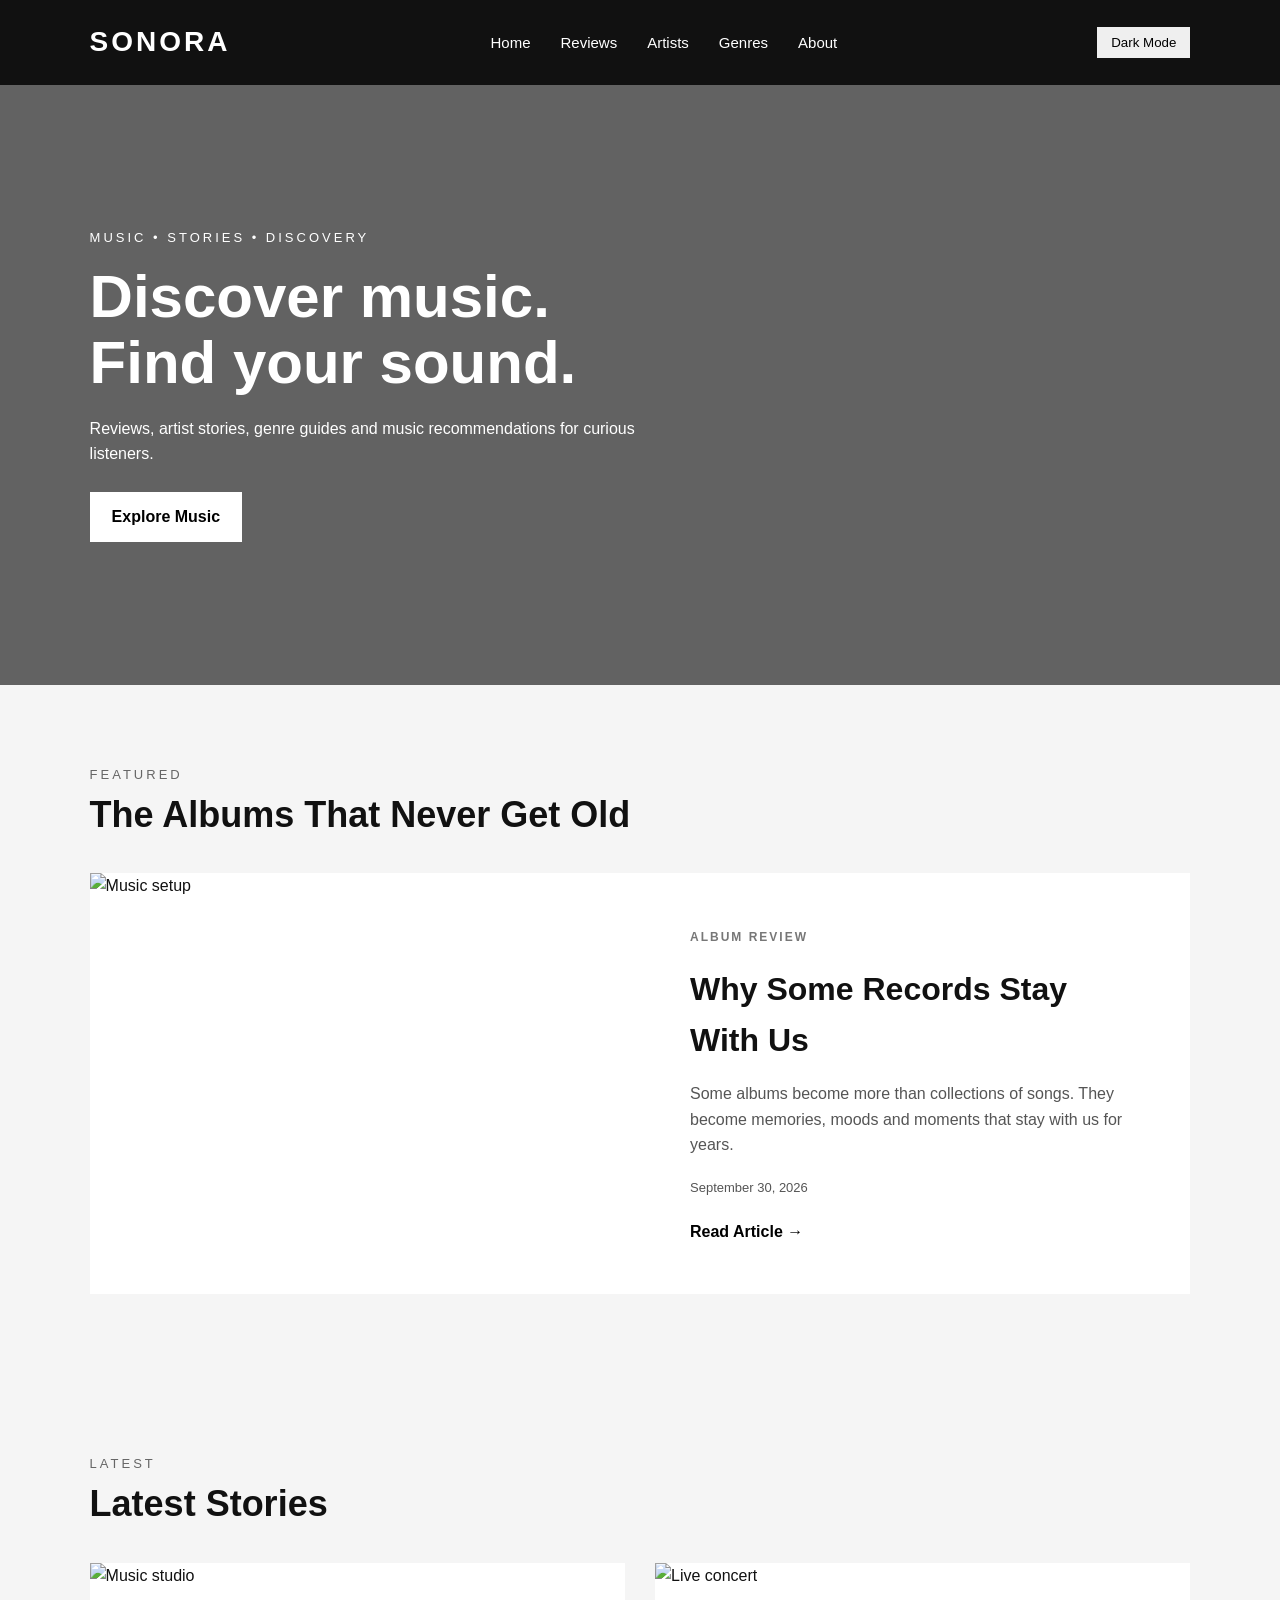
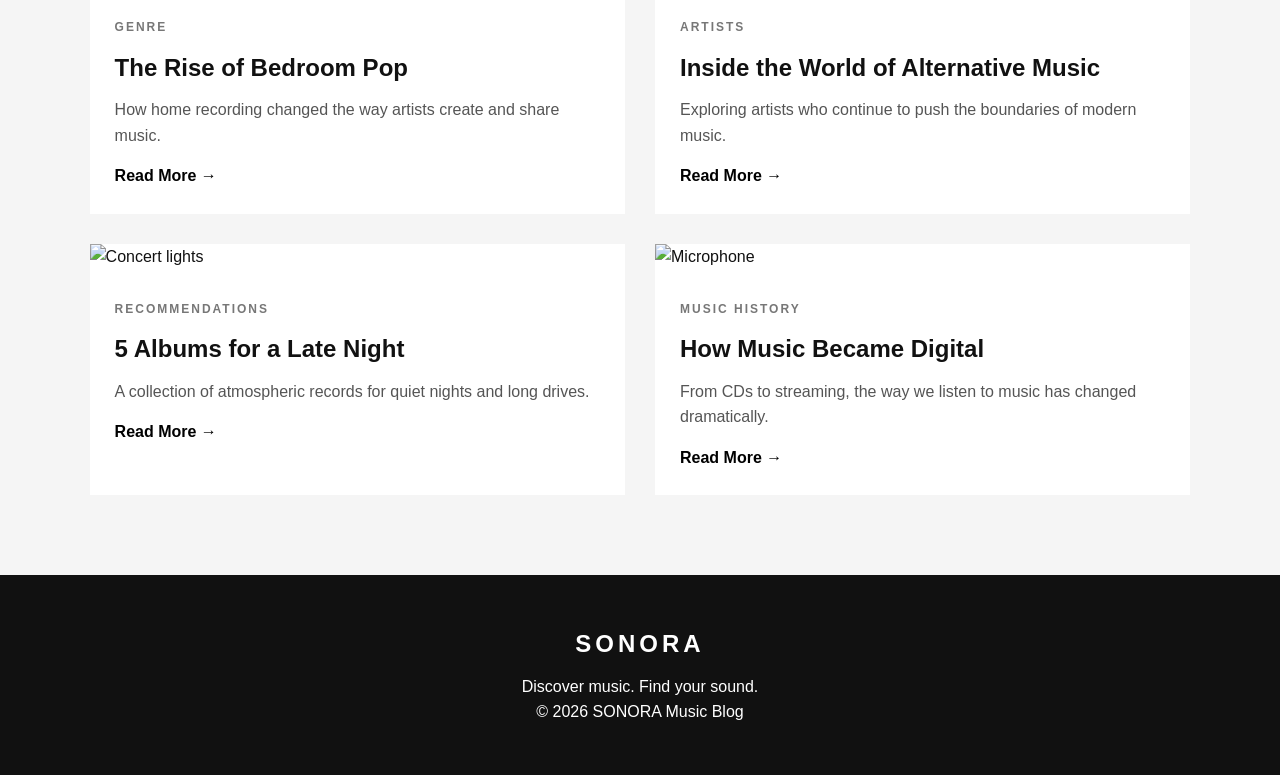
==== index.html @ bd165208 "Initial SONORA website" ====
<!DOCTYPE html>
<html lang="en">
<head>
    <meta charset="UTF-8">
    <meta name="viewport" content="width=device-width, initial-scale=1.0">
    <title>SONORA - Music Blog</title>

    <link rel="stylesheet" href="style.css">
</head>

<body>

    <!-- Navigation -->
    <header>
        <nav class="navbar">
            <div class="logo">SONORA</div>

            <ul class="nav-links">
                <li><a href="index.html">Home</a></li>
                <li><a href="#">Reviews</a></li>
                <li><a href="#">Artists</a></li>
                <li><a href="#">Genres</a></li>
                <li><a href="#">About</a></li>
            </ul>

            <button id="themeButton">Dark Mode</button>
        </nav>
    </header>


    <!-- Hero Section -->
    <section class="hero">

        <div class="hero-text">
            <p class="small-title">MUSIC • STORIES • DISCOVERY</p>

            <h1>Discover music.<br>Find your sound.</h1>

            <p>
                Reviews, artist stories, genre guides and music
                recommendations for curious listeners.
            </p>

            <a href="#latest" class="hero-button">Explore Music</a>
        </div>

    </section>


    <!-- Featured Article -->
    <section class="featured">

        <div class="section-title">
            <p>FEATURED</p>
            <h2>The Albums That Never Get Old</h2>
        </div>

        <div class="featured-box">

            <div class="featured-image">
                <img
                    src="https://images.unsplash.com/photo-1524368535928-5b5e00ddc76b?auto=format&fit=crop&w=1000&q=80"
                    alt="Music setup">
            </div>

            <div class="featured-content">

                <span class="category">ALBUM REVIEW</span>

                <h3>Why Some Records Stay With Us</h3>

                <p>
                    Some albums become more than collections of songs.
                    They become memories, moods and moments that stay
                    with us for years.
                </p>

                <p class="date">September 30, 2026</p>

                <a href="#" class="read-more">Read Article →</a>

            </div>

        </div>

    </section>


    <!-- Latest Posts -->
    <section class="latest" id="latest">

        <div class="section-title">
            <p>LATEST</p>
            <h2>Latest Stories</h2>
        </div>

        <div class="post-grid">

            <article class="post-card">

                <img
                    src="https://images.unsplash.com/photo-1511379938547-c1f69419868d?auto=format&fit=crop&w=800&q=80"
                    alt="Music studio">

                <div class="post-content">
                    <span class="category">GENRE</span>

                    <h3>The Rise of Bedroom Pop</h3>

                    <p>
                        How home recording changed the way
                        artists create and share music.
                    </p>

                    <a href="#">Read More →</a>
                </div>

            </article>


            <article class="post-card">

                <img
                    src="https://images.unsplash.com/photo-1506157786151-b8491531f063?auto=format&fit=crop&w=800&q=80"
                    alt="Live concert">

                <div class="post-content">
                    <span class="category">ARTISTS</span>

                    <h3>Inside the World of Alternative Music</h3>

                    <p>
                        Exploring artists who continue to push
                        the boundaries of modern music.
                    </p>

                    <a href="#">Read More →</a>
                </div>

            </article>


            <article class="post-card">

                <img
                    src="https://images.unsplash.com/photo-1492684223066-81342ee5ff30?auto=format&fit=crop&w=800&q=80"
                    alt="Concert lights">

                <div class="post-content">
                    <span class="category">RECOMMENDATIONS</span>

                    <h3>5 Albums for a Late Night</h3>

                    <p>
                        A collection of atmospheric records
                        for quiet nights and long drives.
                    </p>

                    <a href="#">Read More →</a>
                </div>

            </article>


            <article class="post-card">

                <img
                    src="https://images.unsplash.com/photo-1516280440614-37939bbacd81?auto=format&fit=crop&w=800&q=80"
                    alt="Microphone">

                <div class="post-content">
                    <span class="category">MUSIC HISTORY</span>

                    <h3>How Music Became Digital</h3>

                    <p>
                        From CDs to streaming, the way we
                        listen to music has changed dramatically.
                    </p>

                    <a href="#">Read More →</a>
                </div>

            </article>

        </div>

    </section>


    <!-- Footer -->
    <footer>
        <h2>SONORA</h2>
        <p>Discover music. Find your sound.</p>
        <p>© 2026 SONORA Music Blog</p>
    </footer>

</body>
</html>
---- style.css ----
* {
    margin: 0;
    padding: 0;
    box-sizing: border-box;
}

html {
    scroll-behavior: smooth;
}

body {
    font-family: Arial, sans-serif;
    background-color: #f5f5f5;
    color: #111;
    line-height: 1.6;
}

/* Navigation */

.navbar {
    display: flex;
    justify-content: space-between;
    align-items: center;

    padding: 20px 7%;

    background-color: #111;
    color: white;
}

.logo {
    font-size: 28px;
    font-weight: bold;
    letter-spacing: 3px;
}

.nav-links {
    display: flex;
    gap: 30px;
    list-style: none;
}

.nav-links a {
    color: white;
    text-decoration: none;
    font-size: 15px;
}

.nav-links a:hover {
    text-decoration: underline;
}

#themeButton {
    padding: 8px 14px;
    border: none;
    cursor: pointer;
}


/* Hero */

.hero {
    min-height: 600px;

    display: flex;
    align-items: center;

    padding: 80px 7%;

    background-image:
        linear-gradient(rgba(0, 0, 0, 0.6), rgba(0, 0, 0, 0.6)),
        url("https://images.unsplash.com/photo-1516280440614-37939bbacd81?auto=format&fit=crop&w=1600&q=80");

    background-size: cover;
    background-position: center;

    color: white;
}

.hero-text {
    max-width: 650px;
}

.small-title {
    font-size: 13px;
    letter-spacing: 3px;
    margin-bottom: 15px;
}

.hero h1 {
    font-size: 60px;
    line-height: 1.1;
    margin-bottom: 20px;
}

.hero-text p {
    max-width: 550px;
}

.hero-button {
    display: inline-block;

    margin-top: 25px;
    padding: 12px 22px;

    background-color: white;
    color: black;

    text-decoration: none;
    font-weight: bold;
}


/* Common Section */

.featured,
.latest {
    padding: 80px 7%;
}

.section-title p {
    font-size: 13px;
    letter-spacing: 3px;
    color: #666;
}

.section-title h2 {
    font-size: 36px;
    margin-bottom: 30px;
}


/* Featured */

.featured-box {
    display: grid;
    grid-template-columns: 1fr 1fr;
    background-color: white;
}

.featured-image img {
    width: 100%;
    height: 100%;
    object-fit: cover;
}

.featured-content {
    padding: 50px;
}

.category {
    font-size: 12px;
    letter-spacing: 2px;
    color: #777;
    font-weight: bold;
}

.featured-content h3 {
    font-size: 32px;
    margin: 15px 0;
}

.featured-content p {
    color: #555;
}

.date {
    margin-top: 20px;
    font-size: 13px;
}

.read-more {
    display: inline-block;
    margin-top: 20px;

    color: black;
    font-weight: bold;
    text-decoration: none;
}


/* Post Cards */

.post-grid {
    display: grid;

    grid-template-columns: repeat(2, 1fr);

    gap: 30px;
}

.post-card {
    background-color: white;
}

.post-card img {
    width: 100%;
    height: 280px;
    object-fit: cover;
}

.post-content {
    padding: 25px;
}

.post-content h3 {
    font-size: 24px;
    margin: 10px 0;
}

.post-content p {
    color: #555;
}

.post-content a {
    display: inline-block;
    margin-top: 15px;

    color: black;
    font-weight: bold;
    text-decoration: none;
}


/* Footer */

footer {
    padding: 50px 7%;

    background-color: #111;
    color: white;

    text-align: center;
}

footer h2 {
    letter-spacing: 4px;
    margin-bottom: 10px;
}


/* Responsive */

@media (max-width: 768px) {

    .navbar {
        flex-direction: column;
        gap: 15px;
    }

    .nav-links {
        flex-wrap: wrap;
        justify-content: center;
        gap: 15px;
    }

    .hero {
        min-height: 500px;
    }

    .hero h1 {
        font-size: 42px;
    }

    .featured-box {
        grid-template-columns: 1fr;
    }

    .post-grid {
        grid-template-columns: 1fr;
    }

}
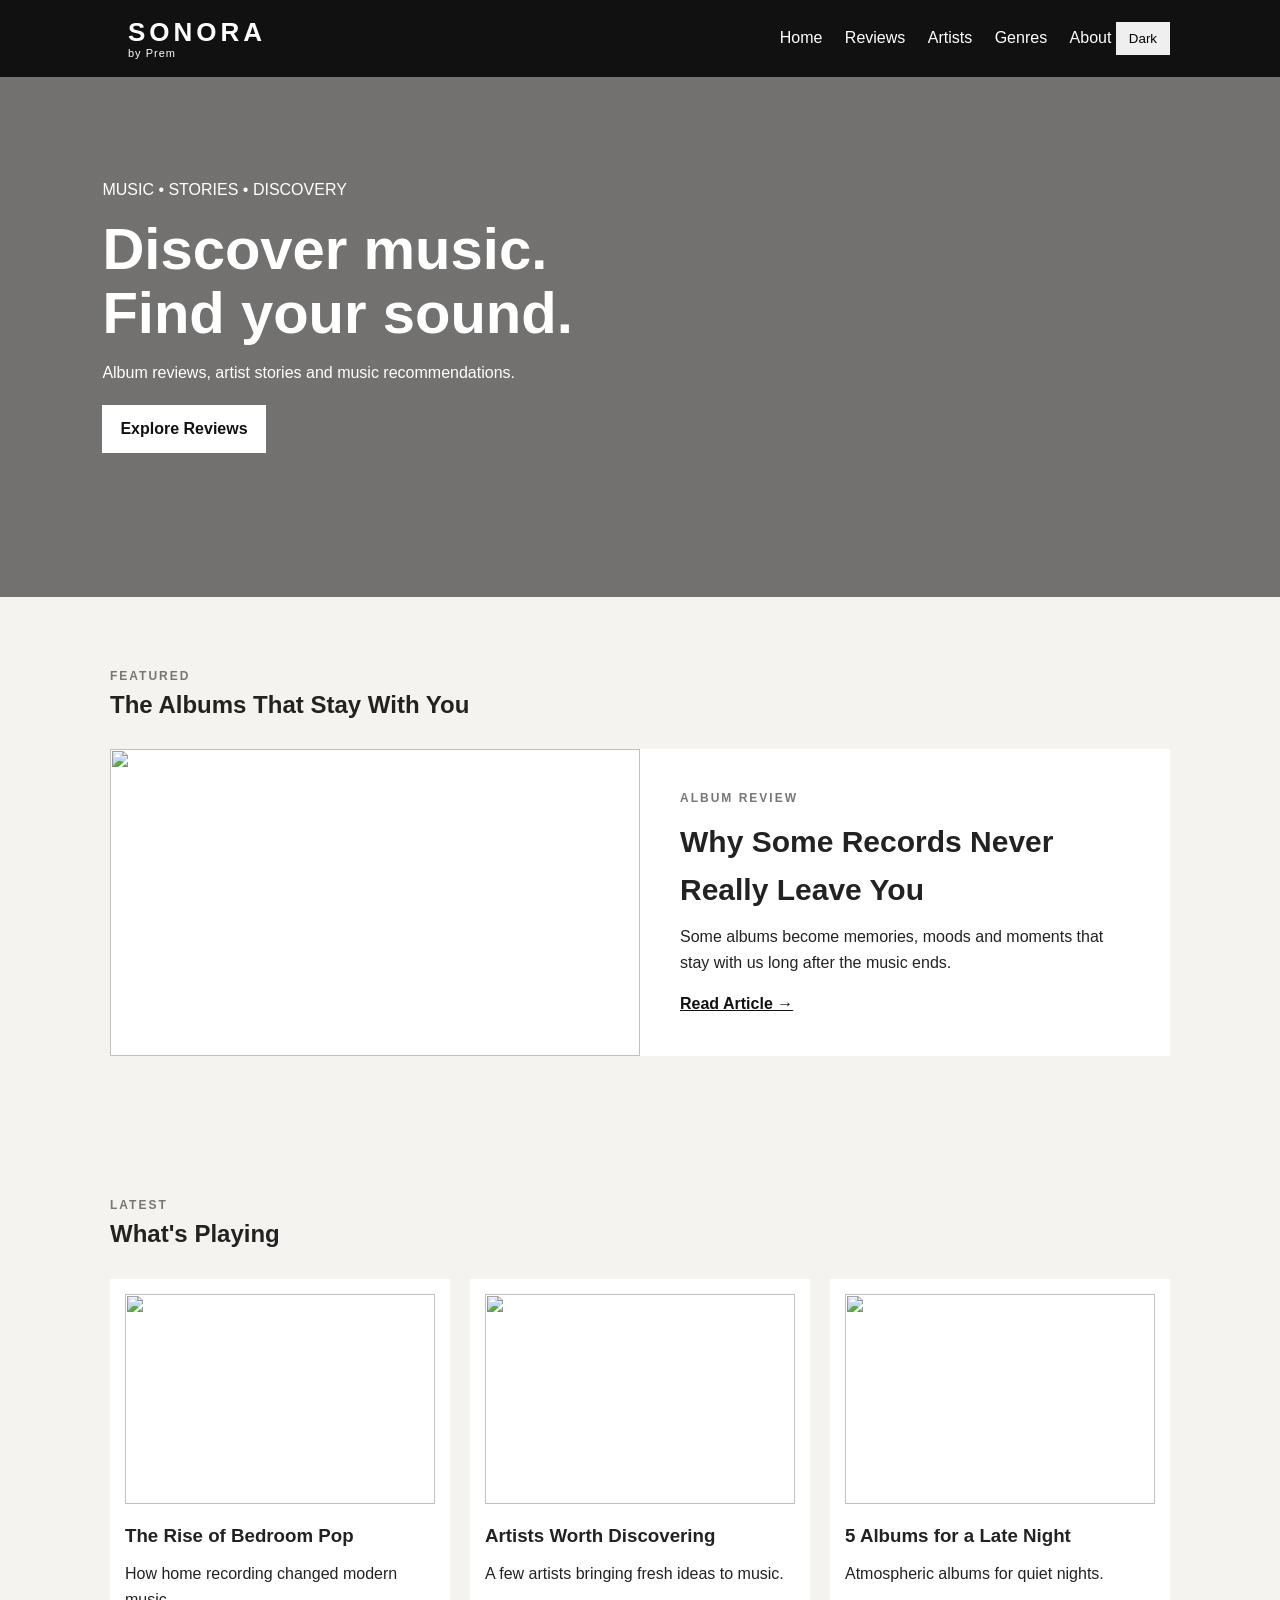
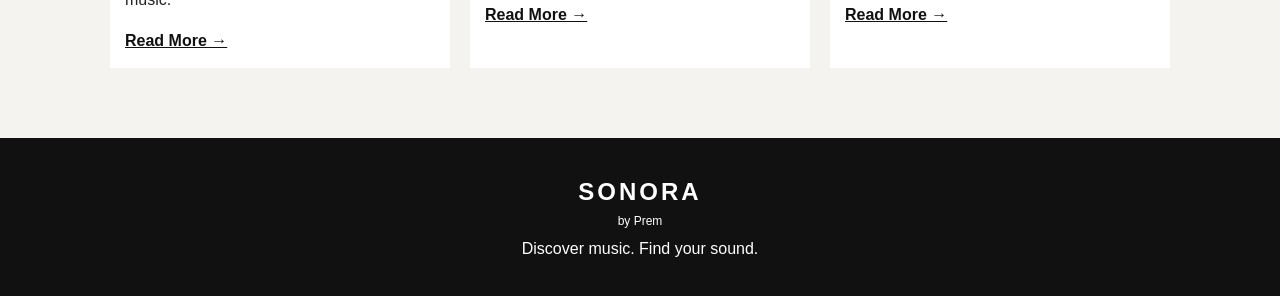
==== commit dc312680: "Updated SONORA branding" ====
--- a/index.html
+++ b/index.html
@@ -1,199 +1,87 @@
 <!DOCTYPE html>
-<html lang="en">
+<html>
 <head>
-    <meta charset="UTF-8">
-    <meta name="viewport" content="width=device-width, initial-scale=1.0">
     <title>SONORA - Music Blog</title>
-
     <link rel="stylesheet" href="style.css">
 </head>
-
 <body>
 
-    <!-- Navigation -->
-    <header>
-        <nav class="navbar">
-            <div class="logo">SONORA</div>
+<header>
+    <div class="nav">
+        <a href="index.html" class="logo"><span>SONORA</span><span class="logo-by">by Prem</span></a>
+        <div>
+            <a href="index.html">Home</a>
+            <a href="reviews.html">Reviews</a>
+            <a href="artists.html">Artists</a>
+            <a href="genres.html">Genres</a>
+            <a href="about.html">About</a>
+            <button id="themeButton">Dark</button>
+        </div>
+    </div>
+</header>
 
-            <ul class="nav-links">
-                <li><a href="index.html">Home</a></li>
-                <li><a href="#">Reviews</a></li>
-                <li><a href="#">Artists</a></li>
-                <li><a href="#">Genres</a></li>
-                <li><a href="#">About</a></li>
-            </ul>
+<section class="hero">
+    <p> MUSIC • STORIES • DISCOVERY </p>
+    <h1>Discover music.<br>Find your sound.</h1>
+    <p>Album reviews, artist stories and music recommendations.</p>
+    <a href="reviews.html" class="button">Explore Reviews</a>
+</section>
 
-            <button id="themeButton">Dark Mode</button>
-        </nav>
-    </header>
+<section class="section">
+    <p class="label">FEATURED</p>
+    <h2>The Albums That Stay With You</h2>
 
+    <div class="featured">
+        <img src="https://images.unsplash.com/photo-1493225457124-a3eb161ffa5f?auto=format&fit=crop&w=900&q=80">
 
-    <!-- Hero Section -->
-    <section class="hero">
+        <div>
+            <p class="label">ALBUM REVIEW</p>
+            <h3>Why Some Records Never Really Leave You</h3>
+            <p>
+                Some albums become memories, moods and moments
+                that stay with us long after the music ends.
+            </p>
+            <a href="reviews.html">Read Article →</a>
+        </div>
+    </div>
+</section>
 
-        <div class="hero-text">
-            <p class="small-title">MUSIC • STORIES • DISCOVERY</p>
+<section class="section">
+    <p class="label">LATEST</p>
+    <h2>What's Playing</h2>
 
-            <h1>Discover music.<br>Find your sound.</h1>
+    <div class="cards">
 
-            <p>
-                Reviews, artist stories, genre guides and music
-                recommendations for curious listeners.
-            </p>
-
-            <a href="#latest" class="hero-button">Explore Music</a>
+        <div class="card">
+            <img src="https://images.unsplash.com/photo-1511379938547-c1f69419868d?auto=format&fit=crop&w=600&q=80">
+            <h3>The Rise of Bedroom Pop</h3>
+            <p>How home recording changed modern music.</p>
+            <a href="genres.html">Read More →</a>
         </div>
 
-    </section>
-
-
-    <!-- Featured Article -->
-    <section class="featured">
-
-        <div class="section-title">
-            <p>FEATURED</p>
-            <h2>The Albums That Never Get Old</h2>
+        <div class="card">
+            <img src="https://images.unsplash.com/photo-1506157786151-b8491531f063?auto=format&fit=crop&w=600&q=80">
+            <h3>Artists Worth Discovering</h3>
+            <p>A few artists bringing fresh ideas to music.</p>
+            <a href="artists.html">Read More →</a>
         </div>
 
-        <div class="featured-box">
-
-            <div class="featured-image">
-                <img
-                    src="https://images.unsplash.com/photo-1524368535928-5b5e00ddc76b?auto=format&fit=crop&w=1000&q=80"
-                    alt="Music setup">
-            </div>
-
-            <div class="featured-content">
-
-                <span class="category">ALBUM REVIEW</span>
-
-                <h3>Why Some Records Stay With Us</h3>
-
-                <p>
-                    Some albums become more than collections of songs.
-                    They become memories, moods and moments that stay
-                    with us for years.
-                </p>
-
-                <p class="date">September 30, 2026</p>
-
-                <a href="#" class="read-more">Read Article →</a>
-
-            </div>
-
+        <div class="card">
+            <img src="https://images.unsplash.com/photo-1516280440614-37939bbacd81?auto=format&fit=crop&w=600&q=80">
+            <h3>5 Albums for a Late Night</h3>
+            <p>Atmospheric albums for quiet nights.</p>
+            <a href="reviews.html">Read More →</a>
         </div>
 
-    </section>
+    </div>
+</section>
 
+<footer>
+    <h2>SONORA</h2>
+    <p class="footer-by">by Prem</p>
+    <p>Discover music. Find your sound.</p>
+</footer>
 
-    <!-- Latest Posts -->
-    <section class="latest" id="latest">
-
-        <div class="section-title">
-            <p>LATEST</p>
-            <h2>Latest Stories</h2>
-        </div>
-
-        <div class="post-grid">
-
-            <article class="post-card">
-
-                <img
-                    src="https://images.unsplash.com/photo-1511379938547-c1f69419868d?auto=format&fit=crop&w=800&q=80"
-                    alt="Music studio">
-
-                <div class="post-content">
-                    <span class="category">GENRE</span>
-
-                    <h3>The Rise of Bedroom Pop</h3>
-
-                    <p>
-                        How home recording changed the way
-                        artists create and share music.
-                    </p>
-
-                    <a href="#">Read More →</a>
-                </div>
-
-            </article>
-
-
-            <article class="post-card">
-
-                <img
-                    src="https://images.unsplash.com/photo-1506157786151-b8491531f063?auto=format&fit=crop&w=800&q=80"
-                    alt="Live concert">
-
-                <div class="post-content">
-                    <span class="category">ARTISTS</span>
-
-                    <h3>Inside the World of Alternative Music</h3>
-
-                    <p>
-                        Exploring artists who continue to push
-                        the boundaries of modern music.
-                    </p>
-
-                    <a href="#">Read More →</a>
-                </div>
-
-            </article>
-
-
-            <article class="post-card">
-
-                <img
-                    src="https://images.unsplash.com/photo-1492684223066-81342ee5ff30?auto=format&fit=crop&w=800&q=80"
-                    alt="Concert lights">
-
-                <div class="post-content">
-                    <span class="category">RECOMMENDATIONS</span>
-
-                    <h3>5 Albums for a Late Night</h3>
-
-                    <p>
-                        A collection of atmospheric records
-                        for quiet nights and long drives.
-                    </p>
-
-                    <a href="#">Read More →</a>
-                </div>
-
-            </article>
-
-
-            <article class="post-card">
-
-                <img
-                    src="https://images.unsplash.com/photo-1516280440614-37939bbacd81?auto=format&fit=crop&w=800&q=80"
-                    alt="Microphone">
-
-                <div class="post-content">
-                    <span class="category">MUSIC HISTORY</span>
-
-                    <h3>How Music Became Digital</h3>
-
-                    <p>
-                        From CDs to streaming, the way we
-                        listen to music has changed dramatically.
-                    </p>
-
-                    <a href="#">Read More →</a>
-                </div>
-
-            </article>
-
-        </div>
-
-    </section>
-
-
-    <!-- Footer -->
-    <footer>
-        <h2>SONORA</h2>
-        <p>Discover music. Find your sound.</p>
-        <p>© 2026 SONORA Music Blog</p>
-    </footer>
-
+<script src="script.js"></script>
 </body>
 </html>
--- a/style.css
+++ b/style.css
@@ -1,273 +1,283 @@
 * {
+    box-sizing: border-box;
     margin: 0;
     padding: 0;
-    box-sizing: border-box;
-}
-
-html {
-    scroll-behavior: smooth;
 }
 
 body {
     font-family: Arial, sans-serif;
-    background-color: #f5f5f5;
-    color: #111;
+    background: #f5f3ef;
+    color: #222;
     line-height: 1.6;
 }
 
-/* Navigation */
-
-.navbar {
+header {
+    background: #111;
+    color: white;
+}
+
+.nav {
+    max-width: 1100px;
+    margin: auto;
+    padding: 18px 20px;
+
     display: flex;
     justify-content: space-between;
     align-items: center;
-
-    padding: 20px 7%;
-
-    background-color: #111;
-    color: white;
 }
 
 .logo {
-    font-size: 28px;
-    font-weight: bold;
-    letter-spacing: 3px;
-}
-
-.nav-links {
     display: flex;
-    gap: 30px;
-    list-style: none;
-}
-
-.nav-links a {
+    flex-direction: column;
     color: white;
     text-decoration: none;
-    font-size: 15px;
-}
-
-.nav-links a:hover {
-    text-decoration: underline;
-}
-
-#themeButton {
-    padding: 8px 14px;
+    font-size: 26px;
+    font-weight: bold;
+    letter-spacing: 4px;
+    line-height: 1.1;
+}
+
+.logo-by {
+    font-size: 11px;
+    font-weight: normal;
+    letter-spacing: 1px;
+}
+
+.nav a {
+    color: white;
+    text-decoration: none;
+    margin-left: 18px;
+}
+
+.nav a:hover {
+    color: #bbb;
+}
+
+button {
+    padding: 9px 13px;
     border: none;
     cursor: pointer;
 }
 
-
-/* Hero */
-
 .hero {
-    min-height: 600px;
-
-    display: flex;
-    align-items: center;
-
-    padding: 80px 7%;
-
-    background-image:
-        linear-gradient(rgba(0, 0, 0, 0.6), rgba(0, 0, 0, 0.6)),
+    min-height: 520px;
+    padding: 100px 8%;
+    color: white;
+
+    background:
+        linear-gradient(#0008, #0008),
         url("https://images.unsplash.com/photo-1516280440614-37939bbacd81?auto=format&fit=crop&w=1600&q=80");
 
     background-size: cover;
     background-position: center;
-
-    color: white;
-}
-
-.hero-text {
-    max-width: 650px;
-}
-
-.small-title {
-    font-size: 13px;
-    letter-spacing: 3px;
-    margin-bottom: 15px;
 }
 
 .hero h1 {
-    font-size: 60px;
+    font-size: 58px;
     line-height: 1.1;
-    margin-bottom: 20px;
-}
-
-.hero-text p {
+    margin: 15px 0;
+}
+
+.hero p {
     max-width: 550px;
 }
 
-.hero-button {
+.button {
     display: inline-block;
-
-    margin-top: 25px;
-    padding: 12px 22px;
-
-    background-color: white;
-    color: black;
-
+    margin-top: 20px;
+    padding: 11px 18px;
+    background: white;
+    color: #111;
     text-decoration: none;
     font-weight: bold;
 }
 
-
-/* Common Section */
-
-.featured,
-.latest {
-    padding: 80px 7%;
-}
-
-.section-title p {
-    font-size: 13px;
-    letter-spacing: 3px;
-    color: #666;
-}
-
-.section-title h2 {
-    font-size: 36px;
-    margin-bottom: 30px;
-}
-
-
-/* Featured */
-
-.featured-box {
+.section,
+.page {
+    max-width: 1100px;
+    margin: auto;
+    padding: 70px 20px;
+}
+
+.label {
+    font-size: 12px;
+    letter-spacing: 2px;
+    color: #777;
+    font-weight: bold;
+}
+
+h1 {
+    font-size: 48px;
+    margin: 10px 0 25px;
+}
+
+h2 {
+    margin-bottom: 25px;
+}
+
+.featured {
     display: grid;
     grid-template-columns: 1fr 1fr;
-    background-color: white;
-}
-
-.featured-image img {
+    background: white;
+}
+
+.featured img {
     width: 100%;
     height: 100%;
     object-fit: cover;
 }
 
-.featured-content {
-    padding: 50px;
-}
-
-.category {
-    font-size: 12px;
-    letter-spacing: 2px;
-    color: #777;
-    font-weight: bold;
-}
-
-.featured-content h3 {
-    font-size: 32px;
-    margin: 15px 0;
-}
-
-.featured-content p {
-    color: #555;
-}
-
-.date {
-    margin-top: 20px;
-    font-size: 13px;
-}
-
-.read-more {
-    display: inline-block;
-    margin-top: 20px;
-
-    color: black;
-    font-weight: bold;
-    text-decoration: none;
-}
-
-
-/* Post Cards */
-
-.post-grid {
-    display: grid;
-
-    grid-template-columns: repeat(2, 1fr);
-
-    gap: 30px;
-}
-
-.post-card {
-    background-color: white;
-}
-
-.post-card img {
-    width: 100%;
-    height: 280px;
-    object-fit: cover;
-}
-
-.post-content {
-    padding: 25px;
-}
-
-.post-content h3 {
-    font-size: 24px;
+.featured div {
+    padding: 40px;
+}
+
+.featured h3 {
+    font-size: 30px;
     margin: 10px 0;
 }
 
-.post-content p {
-    color: #555;
-}
-
-.post-content a {
+.featured a,
+.card a {
     display: inline-block;
     margin-top: 15px;
-
-    color: black;
-    font-weight: bold;
-    text-decoration: none;
-}
-
-
-/* Footer */
+    color: #111;
+    font-weight: bold;
+}
+
+.cards {
+    display: grid;
+    grid-template-columns: repeat(3, 1fr);
+    gap: 20px;
+}
+
+.card {
+    background: white;
+    padding: 15px;
+}
+
+.card img {
+    width: 100%;
+    height: 210px;
+    object-fit: cover;
+}
+
+.card h3 {
+    margin: 10px 0;
+}
+
+.review-form,
+.about,
+.user-review {
+    background: white;
+    padding: 25px;
+    margin-bottom: 30px;
+}
+
+#reviewForm {
+    display: grid;
+    gap: 12px;
+}
+
+#reviewForm input,
+#reviewForm select,
+#reviewForm textarea {
+    padding: 12px;
+    border: 1px solid #ccc;
+    font-family: Arial;
+}
+
+#reviewForm textarea {
+    height: 100px;
+}
+
+#reviewForm button {
+    background: #111;
+    color: white;
+    width: fit-content;
+}
+
+.space {
+    margin-top: 50px;
+}
+
+.genre-grid {
+    display: grid;
+    grid-template-columns: 1fr 1fr;
+    gap: 20px;
+}
+
+.genre {
+    background: white;
+    padding: 30px;
+    border-left: 4px solid #222;
+}
 
 footer {
-    padding: 50px 7%;
-
-    background-color: #111;
-    color: white;
-
+    background: #111;
+    color: white;
     text-align: center;
+    padding: 35px 20px;
 }
 
 footer h2 {
-    letter-spacing: 4px;
-    margin-bottom: 10px;
-}
-
-
-/* Responsive */
-
-@media (max-width: 768px) {
-
-    .navbar {
+    letter-spacing: 3px;
+    margin-bottom: 0;
+}
+
+.footer-by {
+    font-size: 12px;
+    margin-bottom: 5px;
+}
+
+/* Dark Mode */
+
+body.dark-mode {
+    background: #181818;
+    color: white;
+}
+
+body.dark-mode .card,
+body.dark-mode .featured,
+body.dark-mode .review-form,
+body.dark-mode .about,
+body.dark-mode .user-review,
+body.dark-mode .genre {
+    background: #292929;
+}
+
+body.dark-mode .card a,
+body.dark-mode .featured a {
+    color: white;
+}
+
+body.dark-mode p {
+    color: #ddd;
+}
+
+/* Mobile */
+
+@media (max-width: 700px) {
+
+    .nav {
         flex-direction: column;
         gap: 15px;
     }
 
-    .nav-links {
-        flex-wrap: wrap;
-        justify-content: center;
-        gap: 15px;
-    }
-
-    .hero {
-        min-height: 500px;
+    .nav a {
+        margin: 5px;
+        display: inline-block;
     }
 
     .hero h1 {
-        font-size: 42px;
-    }
-
-    .featured-box {
+        font-size: 40px;
+    }
+
+    .featured {
         grid-template-columns: 1fr;
     }
 
-    .post-grid {
+    .cards,
+    .genre-grid {
         grid-template-columns: 1fr;
     }
-
 }
